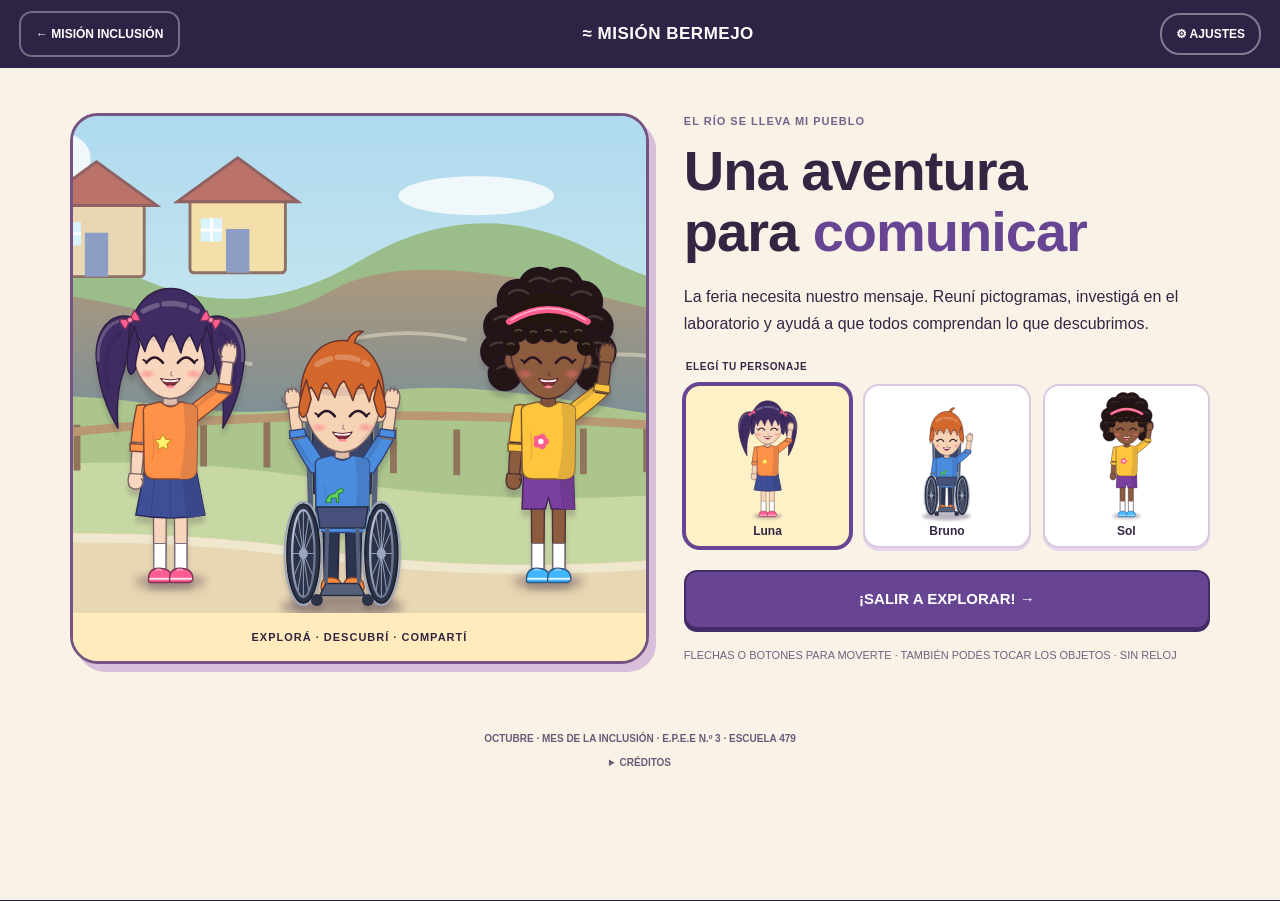
==== bermejo/index.html @ eeea3de2 "Agregar aventura interactiva del Bermejo: bermejo/index.html" ====
<!doctype html>
<html lang="es-AR"><head><meta charset="utf-8"><meta name="viewport" content="width=device-width,initial-scale=1"><meta name="theme-color" content="#292044"><title>Misión Bermejo · Una aventura para comunicar</title><meta name="description" content="Explorá, reuní pictogramas, investigá una maqueta y compartí el proyecto El río se lleva mi pueblo."><link rel="stylesheet" href="style.css?v=1"><script src="assets.js?v=1" defer></script><script src="game.js?v=1" defer></script></head><body>
<a class="skip" href="#game">IR AL JUEGO</a><div id="game" tabindex="-1"><p class="loading">PREPARANDO LA AVENTURA…</p></div>
<dialog id="activity" aria-labelledby="activity-title"><div class="dialog-bar"><h2 id="activity-title"></h2><button id="activity-close" aria-label="Cerrar y volver a explorar">×</button></div><div id="activity-content"></div></dialog>
<div id="announcement" class="sr" role="status" aria-live="polite"></div><div id="toast" role="status"></div><div id="print"></div>
</body></html>
---- bermejo/style.css ----
:root{--ink:#342543;--purple:#684593;--paper:#f9f3e7;--line:#d9c9df;--gold:#f1cf76;--panel:#fffdf9}*{box-sizing:border-box}body{margin:0;color:var(--ink);background:#282039;font:17px/1.5 'Trebuchet MS',Verdana,sans-serif}button,input{font:inherit}button{cursor:pointer;touch-action:manipulation;border:2px solid var(--line);border-radius:13px;padding:10px 15px;background:var(--panel);color:var(--ink);min-height:46px;font-weight:bold;transition:transform .15s,box-shadow .15s}button:hover:not(:disabled){transform:translateY(-2px);box-shadow:0 3px 0 #44285d33}button:disabled{opacity:.5;cursor:default}button:focus-visible,input:focus-visible,a:focus-visible,summary:focus-visible,[tabindex]:focus-visible{outline:4px solid #efc861;outline-offset:3px}a{color:#765497}h1,h2,p{margin-top:0}h1,h2{line-height:1.2}button.primary{background:var(--purple);border-color:#432b65;color:white;box-shadow:0 3px 0 #432b65}button.gold{background:var(--gold);border-color:#c4a150}.plain{background:transparent;border-color:#ffffff55;color:white;font-size:12px}#game{min-height:100dvh;background:var(--paper)}#game:focus{outline:none}.topbar{background:#2d2344;color:white;display:flex;align-items:center;justify-content:space-between;gap:14px;padding:10px 19px;position:relative;z-index:10;min-height:68px}.topbar>strong{font-size:17px;letter-spacing:.5px}.topbar>div{min-width:105px;display:flex;justify-content:flex-end}.settings{font-size:12px}.settings summary{cursor:pointer;font-weight:bold;border:2px solid #ffffff66;border-radius:20px;padding:10px 14px;list-style:none}.settings>div{position:absolute;right:12px;top:calc(100% + 5px);background:white;color:var(--ink);border:2px solid var(--purple);padding:15px;border-radius:15px;width:280px;box-shadow:0 7px 23px #25163855}.settings label{display:flex;align-items:center;gap:10px;min-height:43px;font-size:12px;font-weight:bold}.settings input{width:22px;height:22px;accent-color:var(--purple)}.credits{max-width:1120px;margin:0 auto;padding:22px 18px 18px;text-align:center;font-size:10px;color:#6d5877}.credits>span{font-weight:bold}.credits details{margin-top:9px}.credits summary{cursor:pointer;font-weight:bold}.credits p{max-width:740px;margin:10px auto;font-size:11px;line-height:1.7}.cover{display:grid;grid-template-columns:1.1fr 1fr;max-width:1200px;margin:auto;gap:35px;padding:45px 30px}.cover-art{position:relative;min-height:550px;border:3px solid #755484;border-radius:28px;overflow:hidden;background:#c4d9c6;box-shadow:7px 8px 0 #d8bfda}.cover-art>.landscape{height:100%;width:100%;object-fit:cover;position:absolute;inset:0}.cover-char{position:absolute;bottom:65px;width:34%;height:330px;filter:drop-shadow(0 7px 2px #372f3633)}.cover-char svg{width:100%;height:100%}.cover-char.c1{left:0}.cover-char.c2{left:30%;bottom:40px}.cover-char.c3{right:0}.cover-badge{position:absolute;left:0;right:0;bottom:0;text-align:center;background:#ffebbb;font-weight:bold;font-size:11px;letter-spacing:1px;padding:16px}.cover-copy{align-self:center}.kicker{font-size:11px;font-weight:bold;letter-spacing:1px;color:#79608b;margin-bottom:10px}.cover h1,.finale h1{font-size:clamp(33px,4.5vw,56px);line-height:1.1;letter-spacing:-1px;margin:0 0 20px;font-family:'Trebuchet MS',sans-serif}.cover h1 em,.finale h1 em{font-style:normal;color:var(--purple)}.cover-copy>p:not(.kicker):not(.small){font-size:16px;line-height:1.7}.avatar-picker{border:0;padding:0;margin:22px 0;display:flex;gap:12px}.avatar-picker legend{font-size:10px;font-weight:bold;margin-bottom:10px;letter-spacing:.6px}.avatar-picker label{flex:1;cursor:pointer;min-width:0}.avatar-picker input{position:absolute;opacity:0;width:1px;height:1px}.avatar-picker label>span{display:flex;align-items:center;flex-direction:column;border:2px solid #dac8e0;background:white;border-radius:16px;padding:6px;box-shadow:0 3px 0 #e6d4ea}.avatar-picker svg{height:130px;width:100%}.avatar-picker strong{font-size:12px}.avatar-picker input:checked+span{background:#fff1c7;border-color:var(--purple);box-shadow:0 0 0 2px var(--purple)}.avatar-picker input:focus-visible+span{outline:4px solid #a87924;outline-offset:3px}.big-button{width:100%;font-size:15px;padding:16px}.small{font-size:11px!important;line-height:1.7;color:#735f7e}.cover .small{margin:17px 0 0}.adventure{max-width:1120px;margin:auto;padding:16px 18px 0}.world-heading{display:flex;align-items:center;justify-content:space-between;gap:12px;margin-bottom:12px}.world-heading h1{font-size:23px;margin:0}.world-heading .kicker{font-size:9px;margin:0 0 5px}.quest-button{background:#ffe8a5;border-color:#cfa75f;font-size:11px;flex-shrink:0}.places{display:flex;gap:10px;margin:0 0 12px}.places button{flex:1;min-width:0;font-size:12px;border-color:#bda9d0;background:#f7f0ff}.places [aria-current=location]{background:#d1e8e6;border-color:#658c8d;box-shadow:0 3px 0 #658c8d}.objective{padding:10px 15px;background:#fff1cc;border:1.5px solid #ddc48a;border-radius:12px;font-size:12px;font-weight:bold;margin-bottom:12px}.world-viewport{border:3px solid #755484;border-radius:23px;background:#d0e7da;overflow:auto;position:relative;overscroll-behavior:contain;scrollbar-width:thin;scrollbar-color:#9a82af #eee4f2}.world-track{position:relative}.world-scene{position:absolute;left:0;top:0;width:1000px;height:560px;transform-origin:top left;isolation:isolate;overflow:hidden}.landscape{display:block;width:100%;height:100%}.player{position:absolute;width:100px;height:185px;transform:translate(-50%,-100%);pointer-events:none;transition:left .18s linear,top .18s linear;z-index:5}.player svg{width:100%;height:100%;filter:drop-shadow(0 5px 2px #34233b33)}.player>span{position:absolute;bottom:-13px;left:50%;transform:translateX(-50%);background:#fff6d8;border:1px solid #6c537d;padding:3px 11px;border-radius:20px;font-size:12px;font-weight:bold;color:#453257;white-space:nowrap}.walking svg{animation:walk .24s linear infinite}.jump svg{animation:jump .6s ease}.hotspot{position:absolute;transform:translate(-50%,-100%);padding:8px;width:110px;min-height:105px;background:#fff5;border:2px dashed #ffe9a8;border-radius:19px;box-shadow:0 4px 10px #26312c22;z-index:3;overflow:visible;transition:box-shadow .15s}.hotspot:hover:not(:disabled){transform:translate(-50%,-100%);background:#fff9;box-shadow:0 0 0 4px #ffe4a6}.hotspot>.picto{width:75px;height:75px;display:block;margin:auto;background:#fffdf0e6;border-radius:12px;padding:6px}.hotspot .picto img,.hotspot .picto svg{width:100%;height:100%;object-fit:contain}.hotspot-label{display:block;background:#fff9e9;border:1px solid #b39a78;border-radius:9px;padding:5px 7px;font-size:12px;line-height:1.3;margin:5px -13px -17px;min-width:120px;box-shadow:0 3px 0 #a8927622}.hotspot i{position:absolute;right:-10px;top:-14px;font-size:27px;font-style:normal;color:#ffe197;text-shadow:0 2px 1px #89604e;animation:spark 1.4s ease-in-out infinite}.hotspot.near{outline:5px solid #ffeb9a;outline-offset:4px}.hotspot.found{border-color:#82bca0;border-style:solid}.hotspot.found .hotspot-label{background:#e6f5e9}.hotspot.person{height:175px;width:100px;background:transparent;border:0;box-shadow:none;padding:0}.hotspot.person>svg{height:100%;width:100%;filter:drop-shadow(0 4px 2px #34233b22)}.hotspot.person .hotspot-label{margin-top:-12px;position:relative;z-index:1}.hotspot.person.near{outline:0}.hotspot.person.near .hotspot-label{outline:4px solid #ffdf85;outline-offset:2px}.object-emoji{font-size:62px;display:block;line-height:1.1}.placed-sign{position:absolute;left:70px;top:242px;width:290px;height:76px;background:#fffcf2;border:3px solid #755484;border-radius:6px;display:flex;gap:10px;align-items:center;justify-content:center;z-index:4;pointer-events:none}.placed-sign .picto{width:55px;height:55px;padding:2px}.placed-sign .picto img{width:100%;height:100%;object-fit:contain}.placed-sign b{font-size:16px}.world-bottom{position:sticky;bottom:0;padding:12px 0;background:#f9f3e7ed;backdrop-filter:blur(7px);display:flex;align-items:center;gap:18px;z-index:7}.world-actions{display:flex;gap:9px;flex-wrap:wrap;align-items:center;flex:1}.world-actions button{font-size:11px;padding:10px 13px}.world-actions .primary{min-width:160px;flex:1;max-width:300px}.dpad{display:grid;grid-template-columns:repeat(3,42px);grid-template-rows:repeat(2,36px);gap:4px;flex-shrink:0}.dpad button{padding:0;font-size:24px;border-color:#bda7cc;background:white;min-height:36px;user-select:none;touch-action:none}.dpad [data-move=up]{grid-column:2}.dpad [data-move=left]{grid-column:1;grid-row:2}.dpad [data-move=down]{grid-column:2;grid-row:2}.dpad [data-move=right]{grid-column:3;grid-row:2}.world-hint{font-size:10px;text-align:center;color:#725d7c;margin:2px 0 0}.picto{display:flex;flex-direction:column;align-items:center;justify-content:center;gap:8px;min-width:0}.picto img,.picto svg{width:100%;height:110px;object-fit:contain}.picto strong{font-size:13px;line-height:1.2;max-width:100%;overflow-wrap:anywhere}.picto img{background:white;border-radius:9px}.bag-grid{display:grid;grid-template-columns:repeat(3,minmax(0,1fr));gap:13px;margin:18px 0}.bag-grid button{background:#faf5ff;border-color:#cfb8df}.bag-grid .picto img,.bag-grid .picto svg{height:115px}dialog{width:min(790px,calc(100vw - 28px));max-height:calc(100dvh - 30px);overflow:auto;padding:0;border:3px solid #6e4e88;border-radius:22px;background:var(--panel);color:var(--ink);box-shadow:0 15px 60px #20152b66}dialog::backdrop{background:#20142aaf;backdrop-filter:blur(3px)}.dialog-bar{position:sticky;top:0;z-index:5;display:flex;align-items:center;justify-content:space-between;gap:15px;background:#f0e3f6;border-bottom:2px solid #d4bddf;padding:13px 19px}.dialog-bar h2{font-size:18px;margin:0}.dialog-bar button{font-size:26px;line-height:1;padding:0;min-width:44px;min-height:44px;background:white;border-color:#bd9ed2}.dialog-bar~div{padding:23px}.dialog-bar~div>p{font-size:15px;line-height:1.7}.discovery{display:grid;grid-template-columns:200px 1fr;align-items:center;gap:20px}.discovery>.picto{grid-row:1/3;background:white;padding:16px;border:2px solid #dac8e6;border-radius:18px}.discovery .picto img,.discovery .picto svg{height:170px}.discovery>p{font-size:17px;line-height:1.65;margin:0}.discovery .primary{align-self:start}.character-dialog{display:flex;align-items:center;gap:24px;margin-bottom:15px}.character-dialog>svg{width:135px;height:230px;flex-shrink:0}.character-dialog p{font-size:16px;line-height:1.7}.speech{background:#fff1cd;border:2px solid #dfc38a;border-radius:16px;padding:15px}.quest-list{display:grid;gap:12px;margin:12px 0 20px}.quest-list button{text-align:left;display:grid;grid-template-columns:40px 1fr;gap:5px 12px;padding:15px;border-color:#cebadc;background:#faf5ff}.quest-list button>span{font-size:27px;grid-row:1/3;color:#735490}.quest-list button>strong{font-size:14px}.quest-list p{font-size:13px;line-height:1.6;margin:0}.tools{display:flex;justify-content:center;gap:12px;flex-wrap:wrap;margin:18px 0}.tools button{flex:1;max-width:155px;min-width:100px;background:#f8f1fc;border-color:#ccb2df;padding:11px}.tools button[aria-pressed=true]{outline:4px solid #c59c55;outline-offset:2px;background:#fff0c6}.tools .picto img,.tools .picto svg{height:86px}.tools small{font-size:8px;display:block;margin-top:8px}.model-target{width:100%;padding:10px;border:3px dashed #a786bd;border-radius:17px;background:#e6f2f8;display:block}.model-target>svg{display:block;width:100%;max-height:300px}.model-target>span{display:block;background:#fff6dc;border:1px solid #d8bb7b;border-radius:10px;padding:10px;margin-top:8px;font-size:13px}.prompt{font-size:14px!important;font-weight:bold;letter-spacing:.3px}.feedback{padding:13px 15px;border:1.5px solid #d5b987;background:#fff2d5;border-radius:12px;font-size:13px;line-height:1.6;font-weight:bold;margin:15px 0 0}.feedback:empty{display:none}.success{background:#e4f3e7;border:2px solid #9fc6aa;border-radius:15px;padding:17px;margin-top:18px}.success>strong{font-size:14px}.success p{font-size:14px;line-height:1.7;margin:12px 0}.comparison{position:relative;aspect-ratio:640/300;border:2px solid #bca4cb;border-radius:15px;overflow:hidden}.comparison>div{position:absolute;inset:0}.comparison svg{width:100%;height:100%;display:block}.comparison b{position:absolute;top:10px;z-index:2;background:#fff7df;border:1px solid #b69d78;border-radius:8px;padding:5px 8px;font-size:11px}.before-label{left:10px}.after-label{right:10px}.slider-label{display:block;text-align:center;font-size:11px;font-weight:bold;margin:16px 0}.slider-label input{display:block;width:100%;accent-color:var(--purple);min-height:48px}.sign-builder{background:#fff3d4;border:2px dashed #ceae73;border-radius:18px;display:flex;align-items:center;justify-content:center;gap:12px;padding:15px;flex-wrap:wrap}.sign-builder>button{width:145px;min-height:150px;display:flex;align-items:center;justify-content:center;flex-direction:column;background:white;border-color:#c8addc;padding:8px}.sign-builder>button>strong{font-size:12px}.sign-builder button>b{font-size:45px;color:#9d7ab3}.sign-builder>strong{font-size:18px}.sign-builder [aria-pressed=true]{outline:3px solid #684593;outline-offset:3px}.sign-builder .picto img{height:100px}.support-tools{display:grid;grid-template-columns:repeat(3,minmax(0,1fr));gap:12px}.support-tools>button{background:#f4ecfb;border-color:#c9aedc;display:flex;align-items:center;flex-direction:column;gap:10px;padding:12px}.support-tools>button>strong{font-size:11px}.support-tools .picto img{height:85px}.visitor-result{border:2px solid #a6c8b1;border-radius:16px;background:#eaf6ed;padding:18px;margin-top:18px}.visitor-result p,.visitor-result li{font-size:14px;line-height:1.8}.visitor-result ol{font-weight:bold}.pictogram-message{display:flex;gap:22px;align-items:center;justify-content:center;margin:15px auto}.pictogram-message .picto{width:150px;padding:9px;border:1px solid #dccae4;border-radius:13px;background:white}.pictogram-message>strong{font-size:20px}.pictogram-message img{height:120px}.finale{max-width:850px;margin:auto;padding:35px 25px;text-align:center}.finale h1{font-size:48px;margin-bottom:10px}.final-characters{display:flex;justify-content:center;height:250px;margin:10px auto 20px;max-width:510px}.final-characters svg{height:100%;width:33.333%}.finale>p:not(.kicker){font-size:16px;line-height:1.8}.poster-preview{border:3px solid #745187;background:white;border-radius:20px;padding:25px;margin:25px 0;box-shadow:5px 6px 0 #dbc3e3}.poster-preview h2{font-size:24px}.poster-preview>strong{display:block;font-size:21px;margin:25px 0}.poster-scene{max-width:600px;margin:auto}.poster-scene svg{width:100%;display:block}.poster-preview>p{font-size:12px;font-weight:bold;line-height:1.8;margin:18px auto}.poster-preview small{font-size:7px}.final-actions{display:flex;gap:12px;flex-wrap:wrap;justify-content:center}.final-actions button{font-size:12px}.sr{position:absolute;width:1px;height:1px;padding:0;overflow:hidden;clip:rect(0,0,0,0);white-space:nowrap}#toast{position:fixed;bottom:16px;left:50%;transform:translate(-50%,15px);padding:13px 20px;border-radius:14px;background:#332543;color:white;max-width:calc(100vw - 30px);width:max-content;text-align:center;font-size:13px;font-weight:bold;box-shadow:0 5px 15px #21162c55;z-index:100;opacity:0;pointer-events:none;transition:.2s}#toast.visible{opacity:1;transform:translate(-50%,0)}.skip{position:fixed;left:10px;top:-100px;background:white;color:#342543;padding:12px;z-index:100}.skip:focus{top:8px}#print{display:none}.confetti{position:fixed;inset:0;overflow:hidden;pointer-events:none;z-index:90}.confetti i{position:absolute;left:var(--x);top:-20px;width:11px;height:16px;transform:rotate(var(--r));animation:fall 1.5s ease-in forwards;animation-delay:var(--d)}.clouds{animation:cloud 15s ease-in-out infinite alternate}.river-waves{animation:wave 3s ease-in-out infinite alternate}.contrast{--ink:#180b25;--line:#40304f;--purple:#4c2876;--paper:#fff;--panel:#fff}.contrast .credits,.contrast .kicker,.contrast .small,.contrast .world-hint{color:#32203f}.contrast .hotspot-label{border:2px solid #241431;background:white;color:#180b25}.contrast .objective{color:#180b25;border-color:#241431}.big{font-size:20px}.big dialog p,.big dialog li{font-size:18px}.big .dialog-bar h2{font-size:22px}.quiet *, .quiet *::before,.quiet *::after{animation:none!important;transition:none!important;scroll-behavior:auto!important}@keyframes walk{50%{transform:translateY(-4px) rotate(1deg)}}@keyframes jump{50%{transform:translateY(-32px) rotate(-4deg)}}@keyframes spark{50%{transform:scale(1.2) rotate(18deg)}}@keyframes fall{to{top:105%;transform:rotate(calc(var(--r) + 300deg))}}@keyframes cloud{to{transform:translateX(25px)}}@keyframes wave{to{transform:translateX(12px)}}
@media(max-width:850px){.cover{grid-template-columns:1fr;padding:25px;gap:28px;max-width:650px}.cover-art{min-height:340px}.cover-char{height:260px;bottom:40px}.cover-char.c2{bottom:20px}.cover-copy{padding:0 3px}.cover h1{font-size:42px}.avatar-picker svg{height:115px}.world-heading h1{font-size:20px}.world-bottom{gap:12px}.world-actions button{font-size:10px;padding:9px}.world-actions .primary{min-width:140px}.credits{padding-top:16px}}
@media(max-width:520px){.topbar{padding:9px 10px;gap:8px;flex-wrap:wrap;min-height:60px}.topbar>strong{font-size:13px;order:-1;flex:1}.topbar>.plain{font-size:10px;padding:7px 10px;min-height:40px;order:1}.topbar>div{min-width:80px;order:2}.settings summary{padding:8px 10px;font-size:10px}.settings>div{width:265px}.cover{padding:20px 16px;gap:24px}.cover-art{min-height:290px}.cover-char{height:225px;bottom:38px}.cover-badge{font-size:9px;padding:12px}.cover h1{font-size:35px}.cover-copy>p:not(.kicker):not(.small){font-size:14px}.avatar-picker{gap:9px}.avatar-picker svg{height:100px}.avatar-picker strong{font-size:11px}.big-button{font-size:13px}.adventure{padding:13px 10px 0}.world-heading h1{font-size:17px}.world-heading .kicker{font-size:8px;letter-spacing:.3px}.quest-button{font-size:9px;padding:8px;min-height:42px}.places{gap:6px}.places button{font-size:10px;padding:8px;min-height:44px}.objective{font-size:10px;line-height:1.55;padding:10px}.world-viewport{border-radius:16px}.world-bottom{gap:10px;padding:10px 0}.dpad{grid-template-columns:repeat(3,36px);grid-template-rows:repeat(2,36px);gap:3px}.dpad button{font-size:22px}.world-actions{gap:6px}.world-actions .primary{flex-basis:100%;max-width:none;font-size:10px;min-height:42px}.world-actions button{font-size:9px;min-height:38px;padding:6px 9px;flex:1}.world-hint{font-size:8px;line-height:1.6}.credits{font-size:8px}.dialog-bar{padding:10px 12px;gap:8px}.dialog-bar h2{font-size:14px}.dialog-bar~div{padding:16px}.dialog-bar~div>p{font-size:13px}.discovery{grid-template-columns:1fr;gap:15px}.discovery>.picto{grid-row:auto;width:170px;margin:auto}.discovery .picto img,.discovery .picto svg{height:130px}.discovery>p{font-size:14px;text-align:center}.discovery .primary{font-size:12px}.character-dialog{gap:12px}.character-dialog>svg{width:85px;height:170px}.character-dialog p{font-size:13px;line-height:1.7}.speech{padding:12px}.quest-list button{padding:12px;gap:5px 8px}.quest-list button>strong{font-size:12px}.quest-list p{font-size:12px}.bag-grid{grid-template-columns:repeat(2,minmax(0,1fr));gap:10px}.bag-grid .picto img,.bag-grid .picto svg{height:95px}.tools{gap:8px}.tools button{min-width:75px;padding:8px}.tools .picto img,.tools .picto svg{height:65px}.picto strong{font-size:11px}.model-target{padding:7px}.model-target>span{font-size:11px}.prompt{font-size:12px!important}.support-tools{gap:7px}.support-tools>button{padding:8px}.support-tools>button>strong{font-size:9px;line-height:1.5}.support-tools .picto img{height:65px}.sign-builder{gap:9px;padding:13px 7px}.sign-builder>button{width:100px;min-height:125px}.sign-builder>strong{font-size:14px}.sign-builder>span{font-size:11px}.sign-builder .picto img{height:75px}.feedback{font-size:11px;padding:11px}.visitor-result{padding:13px}.pictogram-message{gap:12px}.pictogram-message .picto{width:100px}.pictogram-message img{height:80px}.pictogram-message>strong{font-size:13px}.success p,.visitor-result p,.visitor-result li{font-size:12px}.success .primary,.visitor-result .primary{font-size:11px}.finale{padding:28px 16px}.finale h1{font-size:37px}.final-characters{height:210px}.finale>p:not(.kicker){font-size:14px}.poster-preview{padding:16px}.poster-preview h2{font-size:18px}.poster-preview>strong{font-size:16px}.poster-preview>p{font-size:10px}.poster-preview small{font-size:6px}.final-actions button{font-size:10px;flex:1}.final-actions .primary{flex-basis:100%}#toast{font-size:11px;padding:12px 15px}}
@media(prefers-reduced-motion:reduce){*{animation:none!important;transition:none!important;scroll-behavior:auto!important}}
@media print{@page{size:A4 portrait;margin:8mm}body>*{display:none!important}#print{display:block!important;margin:0;padding:0}#print img{display:block;width:190mm;max-height:280mm;object-fit:contain;break-inside:avoid}body{background:white!important}}

.world-viewport{max-width:1006px;margin-left:auto;margin-right:auto;overflow-y:hidden}.big .objective,.big .world-actions button{font-size:14px}.big .world-hint{font-size:12px}

.dpad{grid-template-columns:repeat(3,44px);grid-template-rows:repeat(2,44px)}.dpad button{min-height:44px}.world-actions button{min-height:44px}
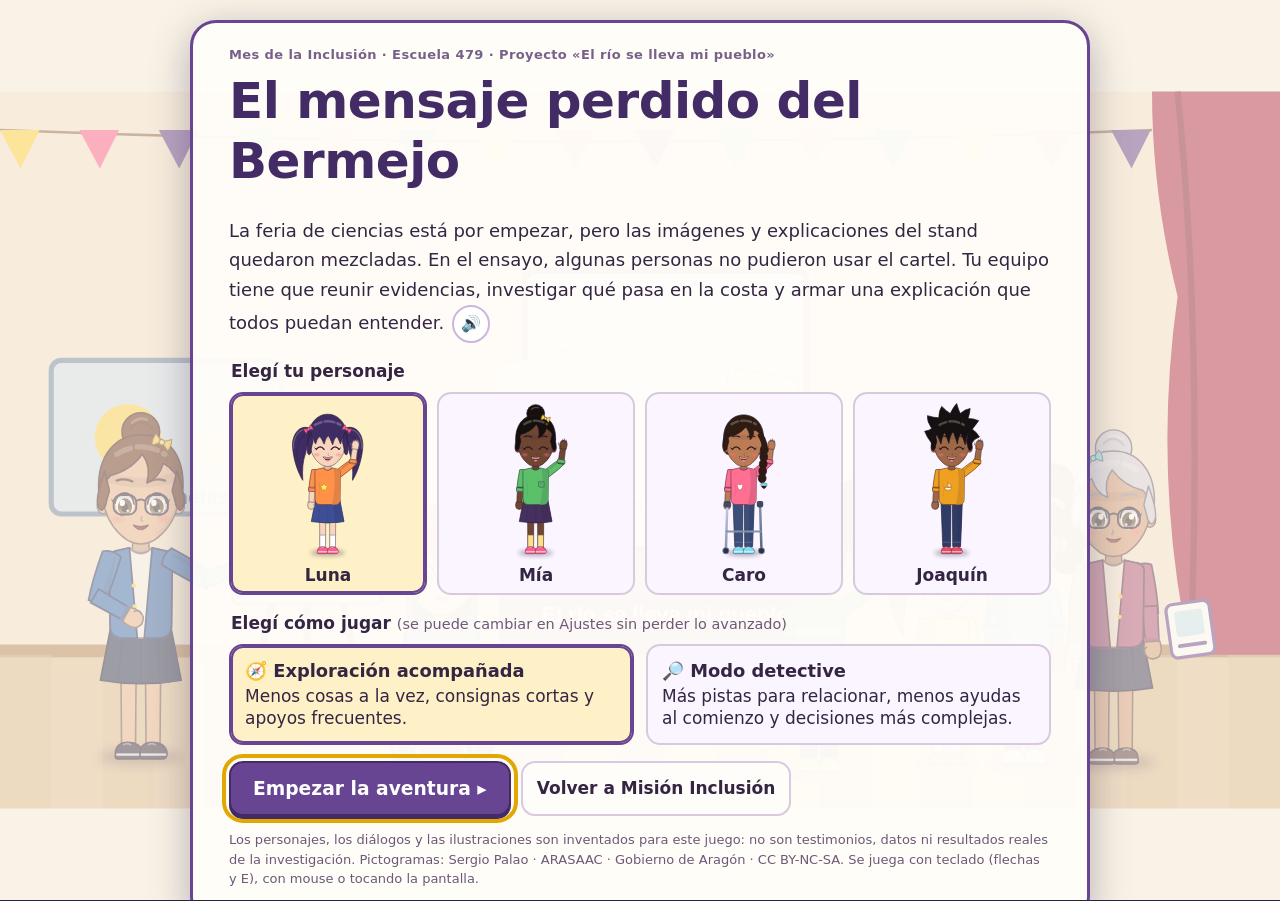
==== commit 1ee1f225: "Bermejo: nueva aventura «El mensaje perdido del Bermejo» - Cuatro espacios conectados (Mirador, Escu" ====
--- a/bermejo/index.html
+++ b/bermejo/index.html
@@ -1,6 +1,8 @@
 <!doctype html>
-<html lang="es-AR"><head><meta charset="utf-8"><meta name="viewport" content="width=device-width,initial-scale=1"><meta name="theme-color" content="#292044"><title>Misión Bermejo · Una aventura para comunicar</title><meta name="description" content="Explorá, reuní pictogramas, investigá una maqueta y compartí el proyecto El río se lleva mi pueblo."><link rel="stylesheet" href="style.css?v=1"><script src="assets.js?v=1" defer></script><script src="game.js?v=1" defer></script></head><body>
-<a class="skip" href="#game">IR AL JUEGO</a><div id="game" tabindex="-1"><p class="loading">PREPARANDO LA AVENTURA…</p></div>
-<dialog id="activity" aria-labelledby="activity-title"><div class="dialog-bar"><h2 id="activity-title"></h2><button id="activity-close" aria-label="Cerrar y volver a explorar">×</button></div><div id="activity-content"></div></dialog>
-<div id="announcement" class="sr" role="status" aria-live="polite"></div><div id="toast" role="status"></div><div id="print"></div>
+<html lang="es-AR"><head><meta charset="utf-8"><meta name="viewport" content="width=device-width,initial-scale=1,viewport-fit=cover"><meta name="theme-color" content="#2d2344"><title>El mensaje perdido del Bermejo · Misión Inclusión</title><meta name="description" content="Aventura de exploración: investigar la erosión de la costa del río y comunicarla con pictogramas, imágenes, texto claro y audio."><link rel="stylesheet" href="style.css?v=3">
+<script src="chars.js?v=3" defer></script><script src="pictos.js?v=3" defer></script><script src="model.js?v=3" defer></script><script src="draw.js?v=3" defer></script><script src="game.js?v=3" defer></script><script src="acts.js?v=3" defer></script></head><body>
+<a class="skip" href="#game">Ir al juego</a><div id="game" tabindex="-1"><p class="loading">Preparando la aventura…</p></div>
+<dialog id="activity" aria-labelledby="activity-title"><div class="dialog-bar"><h2 id="activity-title"></h2><button type="button" id="activity-close" aria-label="Cerrar y volver a explorar">×</button></div><div id="activity-content"></div></dialog>
+<div id="announcement" class="sr" role="status" aria-live="polite"></div><div id="toast" role="status" aria-live="polite"></div><div id="print" aria-hidden="true"></div>
+<noscript><p>Este juego necesita JavaScript.</p></noscript>
 </body></html>
--- a/bermejo/style.css
+++ b/bermejo/style.css
@@ -1,9 +1,290 @@
-:root{--ink:#342543;--purple:#684593;--paper:#f9f3e7;--line:#d9c9df;--gold:#f1cf76;--panel:#fffdf9}*{box-sizing:border-box}body{margin:0;color:var(--ink);background:#282039;font:17px/1.5 'Trebuchet MS',Verdana,sans-serif}button,input{font:inherit}button{cursor:pointer;touch-action:manipulation;border:2px solid var(--line);border-radius:13px;padding:10px 15px;background:var(--panel);color:var(--ink);min-height:46px;font-weight:bold;transition:transform .15s,box-shadow .15s}button:hover:not(:disabled){transform:translateY(-2px);box-shadow:0 3px 0 #44285d33}button:disabled{opacity:.5;cursor:default}button:focus-visible,input:focus-visible,a:focus-visible,summary:focus-visible,[tabindex]:focus-visible{outline:4px solid #efc861;outline-offset:3px}a{color:#765497}h1,h2,p{margin-top:0}h1,h2{line-height:1.2}button.primary{background:var(--purple);border-color:#432b65;color:white;box-shadow:0 3px 0 #432b65}button.gold{background:var(--gold);border-color:#c4a150}.plain{background:transparent;border-color:#ffffff55;color:white;font-size:12px}#game{min-height:100dvh;background:var(--paper)}#game:focus{outline:none}.topbar{background:#2d2344;color:white;display:flex;align-items:center;justify-content:space-between;gap:14px;padding:10px 19px;position:relative;z-index:10;min-height:68px}.topbar>strong{font-size:17px;letter-spacing:.5px}.topbar>div{min-width:105px;display:flex;justify-content:flex-end}.settings{font-size:12px}.settings summary{cursor:pointer;font-weight:bold;border:2px solid #ffffff66;border-radius:20px;padding:10px 14px;list-style:none}.settings>div{position:absolute;right:12px;top:calc(100% + 5px);background:white;color:var(--ink);border:2px solid var(--purple);padding:15px;border-radius:15px;width:280px;box-shadow:0 7px 23px #25163855}.settings label{display:flex;align-items:center;gap:10px;min-height:43px;font-size:12px;font-weight:bold}.settings input{width:22px;height:22px;accent-color:var(--purple)}.credits{max-width:1120px;margin:0 auto;padding:22px 18px 18px;text-align:center;font-size:10px;color:#6d5877}.credits>span{font-weight:bold}.credits details{margin-top:9px}.credits summary{cursor:pointer;font-weight:bold}.credits p{max-width:740px;margin:10px auto;font-size:11px;line-height:1.7}.cover{display:grid;grid-template-columns:1.1fr 1fr;max-width:1200px;margin:auto;gap:35px;padding:45px 30px}.cover-art{position:relative;min-height:550px;border:3px solid #755484;border-radius:28px;overflow:hidden;background:#c4d9c6;box-shadow:7px 8px 0 #d8bfda}.cover-art>.landscape{height:100%;width:100%;object-fit:cover;position:absolute;inset:0}.cover-char{position:absolute;bottom:65px;width:34%;height:330px;filter:drop-shadow(0 7px 2px #372f3633)}.cover-char svg{width:100%;height:100%}.cover-char.c1{left:0}.cover-char.c2{left:30%;bottom:40px}.cover-char.c3{right:0}.cover-badge{position:absolute;left:0;right:0;bottom:0;text-align:center;background:#ffebbb;font-weight:bold;font-size:11px;letter-spacing:1px;padding:16px}.cover-copy{align-self:center}.kicker{font-size:11px;font-weight:bold;letter-spacing:1px;color:#79608b;margin-bottom:10px}.cover h1,.finale h1{font-size:clamp(33px,4.5vw,56px);line-height:1.1;letter-spacing:-1px;margin:0 0 20px;font-family:'Trebuchet MS',sans-serif}.cover h1 em,.finale h1 em{font-style:normal;color:var(--purple)}.cover-copy>p:not(.kicker):not(.small){font-size:16px;line-height:1.7}.avatar-picker{border:0;padding:0;margin:22px 0;display:flex;gap:12px}.avatar-picker legend{font-size:10px;font-weight:bold;margin-bottom:10px;letter-spacing:.6px}.avatar-picker label{flex:1;cursor:pointer;min-width:0}.avatar-picker input{position:absolute;opacity:0;width:1px;height:1px}.avatar-picker label>span{display:flex;align-items:center;flex-direction:column;border:2px solid #dac8e0;background:white;border-radius:16px;padding:6px;box-shadow:0 3px 0 #e6d4ea}.avatar-picker svg{height:130px;width:100%}.avatar-picker strong{font-size:12px}.avatar-picker input:checked+span{background:#fff1c7;border-color:var(--purple);box-shadow:0 0 0 2px var(--purple)}.avatar-picker input:focus-visible+span{outline:4px solid #a87924;outline-offset:3px}.big-button{width:100%;font-size:15px;padding:16px}.small{font-size:11px!important;line-height:1.7;color:#735f7e}.cover .small{margin:17px 0 0}.adventure{max-width:1120px;margin:auto;padding:16px 18px 0}.world-heading{display:flex;align-items:center;justify-content:space-between;gap:12px;margin-bottom:12px}.world-heading h1{font-size:23px;margin:0}.world-heading .kicker{font-size:9px;margin:0 0 5px}.quest-button{background:#ffe8a5;border-color:#cfa75f;font-size:11px;flex-shrink:0}.places{display:flex;gap:10px;margin:0 0 12px}.places button{flex:1;min-width:0;font-size:12px;border-color:#bda9d0;background:#f7f0ff}.places [aria-current=location]{background:#d1e8e6;border-color:#658c8d;box-shadow:0 3px 0 #658c8d}.objective{padding:10px 15px;background:#fff1cc;border:1.5px solid #ddc48a;border-radius:12px;font-size:12px;font-weight:bold;margin-bottom:12px}.world-viewport{border:3px solid #755484;border-radius:23px;background:#d0e7da;overflow:auto;position:relative;overscroll-behavior:contain;scrollbar-width:thin;scrollbar-color:#9a82af #eee4f2}.world-track{position:relative}.world-scene{position:absolute;left:0;top:0;width:1000px;height:560px;transform-origin:top left;isolation:isolate;overflow:hidden}.landscape{display:block;width:100%;height:100%}.player{position:absolute;width:100px;height:185px;transform:translate(-50%,-100%);pointer-events:none;transition:left .18s linear,top .18s linear;z-index:5}.player svg{width:100%;height:100%;filter:drop-shadow(0 5px 2px #34233b33)}.player>span{position:absolute;bottom:-13px;left:50%;transform:translateX(-50%);background:#fff6d8;border:1px solid #6c537d;padding:3px 11px;border-radius:20px;font-size:12px;font-weight:bold;color:#453257;white-space:nowrap}.walking svg{animation:walk .24s linear infinite}.jump svg{animation:jump .6s ease}.hotspot{position:absolute;transform:translate(-50%,-100%);padding:8px;width:110px;min-height:105px;background:#fff5;border:2px dashed #ffe9a8;border-radius:19px;box-shadow:0 4px 10px #26312c22;z-index:3;overflow:visible;transition:box-shadow .15s}.hotspot:hover:not(:disabled){transform:translate(-50%,-100%);background:#fff9;box-shadow:0 0 0 4px #ffe4a6}.hotspot>.picto{width:75px;height:75px;display:block;margin:auto;background:#fffdf0e6;border-radius:12px;padding:6px}.hotspot .picto img,.hotspot .picto svg{width:100%;height:100%;object-fit:contain}.hotspot-label{display:block;background:#fff9e9;border:1px solid #b39a78;border-radius:9px;padding:5px 7px;font-size:12px;line-height:1.3;margin:5px -13px -17px;min-width:120px;box-shadow:0 3px 0 #a8927622}.hotspot i{position:absolute;right:-10px;top:-14px;font-size:27px;font-style:normal;color:#ffe197;text-shadow:0 2px 1px #89604e;animation:spark 1.4s ease-in-out infinite}.hotspot.near{outline:5px solid #ffeb9a;outline-offset:4px}.hotspot.found{border-color:#82bca0;border-style:solid}.hotspot.found .hotspot-label{background:#e6f5e9}.hotspot.person{height:175px;width:100px;background:transparent;border:0;box-shadow:none;padding:0}.hotspot.person>svg{height:100%;width:100%;filter:drop-shadow(0 4px 2px #34233b22)}.hotspot.person .hotspot-label{margin-top:-12px;position:relative;z-index:1}.hotspot.person.near{outline:0}.hotspot.person.near .hotspot-label{outline:4px solid #ffdf85;outline-offset:2px}.object-emoji{font-size:62px;display:block;line-height:1.1}.placed-sign{position:absolute;left:70px;top:242px;width:290px;height:76px;background:#fffcf2;border:3px solid #755484;border-radius:6px;display:flex;gap:10px;align-items:center;justify-content:center;z-index:4;pointer-events:none}.placed-sign .picto{width:55px;height:55px;padding:2px}.placed-sign .picto img{width:100%;height:100%;object-fit:contain}.placed-sign b{font-size:16px}.world-bottom{position:sticky;bottom:0;padding:12px 0;background:#f9f3e7ed;backdrop-filter:blur(7px);display:flex;align-items:center;gap:18px;z-index:7}.world-actions{display:flex;gap:9px;flex-wrap:wrap;align-items:center;flex:1}.world-actions button{font-size:11px;padding:10px 13px}.world-actions .primary{min-width:160px;flex:1;max-width:300px}.dpad{display:grid;grid-template-columns:repeat(3,42px);grid-template-rows:repeat(2,36px);gap:4px;flex-shrink:0}.dpad button{padding:0;font-size:24px;border-color:#bda7cc;background:white;min-height:36px;user-select:none;touch-action:none}.dpad [data-move=up]{grid-column:2}.dpad [data-move=left]{grid-column:1;grid-row:2}.dpad [data-move=down]{grid-column:2;grid-row:2}.dpad [data-move=right]{grid-column:3;grid-row:2}.world-hint{font-size:10px;text-align:center;color:#725d7c;margin:2px 0 0}.picto{display:flex;flex-direction:column;align-items:center;justify-content:center;gap:8px;min-width:0}.picto img,.picto svg{width:100%;height:110px;object-fit:contain}.picto strong{font-size:13px;line-height:1.2;max-width:100%;overflow-wrap:anywhere}.picto img{background:white;border-radius:9px}.bag-grid{display:grid;grid-template-columns:repeat(3,minmax(0,1fr));gap:13px;margin:18px 0}.bag-grid button{background:#faf5ff;border-color:#cfb8df}.bag-grid .picto img,.bag-grid .picto svg{height:115px}dialog{width:min(790px,calc(100vw - 28px));max-height:calc(100dvh - 30px);overflow:auto;padding:0;border:3px solid #6e4e88;border-radius:22px;background:var(--panel);color:var(--ink);box-shadow:0 15px 60px #20152b66}dialog::backdrop{background:#20142aaf;backdrop-filter:blur(3px)}.dialog-bar{position:sticky;top:0;z-index:5;display:flex;align-items:center;justify-content:space-between;gap:15px;background:#f0e3f6;border-bottom:2px solid #d4bddf;padding:13px 19px}.dialog-bar h2{font-size:18px;margin:0}.dialog-bar button{font-size:26px;line-height:1;padding:0;min-width:44px;min-height:44px;background:white;border-color:#bd9ed2}.dialog-bar~div{padding:23px}.dialog-bar~div>p{font-size:15px;line-height:1.7}.discovery{display:grid;grid-template-columns:200px 1fr;align-items:center;gap:20px}.discovery>.picto{grid-row:1/3;background:white;padding:16px;border:2px solid #dac8e6;border-radius:18px}.discovery .picto img,.discovery .picto svg{height:170px}.discovery>p{font-size:17px;line-height:1.65;margin:0}.discovery .primary{align-self:start}.character-dialog{display:flex;align-items:center;gap:24px;margin-bottom:15px}.character-dialog>svg{width:135px;height:230px;flex-shrink:0}.character-dialog p{font-size:16px;line-height:1.7}.speech{background:#fff1cd;border:2px solid #dfc38a;border-radius:16px;padding:15px}.quest-list{display:grid;gap:12px;margin:12px 0 20px}.quest-list button{text-align:left;display:grid;grid-template-columns:40px 1fr;gap:5px 12px;padding:15px;border-color:#cebadc;background:#faf5ff}.quest-list button>span{font-size:27px;grid-row:1/3;color:#735490}.quest-list button>strong{font-size:14px}.quest-list p{font-size:13px;line-height:1.6;margin:0}.tools{display:flex;justify-content:center;gap:12px;flex-wrap:wrap;margin:18px 0}.tools button{flex:1;max-width:155px;min-width:100px;background:#f8f1fc;border-color:#ccb2df;padding:11px}.tools button[aria-pressed=true]{outline:4px solid #c59c55;outline-offset:2px;background:#fff0c6}.tools .picto img,.tools .picto svg{height:86px}.tools small{font-size:8px;display:block;margin-top:8px}.model-target{width:100%;padding:10px;border:3px dashed #a786bd;border-radius:17px;background:#e6f2f8;display:block}.model-target>svg{display:block;width:100%;max-height:300px}.model-target>span{display:block;background:#fff6dc;border:1px solid #d8bb7b;border-radius:10px;padding:10px;margin-top:8px;font-size:13px}.prompt{font-size:14px!important;font-weight:bold;letter-spacing:.3px}.feedback{padding:13px 15px;border:1.5px solid #d5b987;background:#fff2d5;border-radius:12px;font-size:13px;line-height:1.6;font-weight:bold;margin:15px 0 0}.feedback:empty{display:none}.success{background:#e4f3e7;border:2px solid #9fc6aa;border-radius:15px;padding:17px;margin-top:18px}.success>strong{font-size:14px}.success p{font-size:14px;line-height:1.7;margin:12px 0}.comparison{position:relative;aspect-ratio:640/300;border:2px solid #bca4cb;border-radius:15px;overflow:hidden}.comparison>div{position:absolute;inset:0}.comparison svg{width:100%;height:100%;display:block}.comparison b{position:absolute;top:10px;z-index:2;background:#fff7df;border:1px solid #b69d78;border-radius:8px;padding:5px 8px;font-size:11px}.before-label{left:10px}.after-label{right:10px}.slider-label{display:block;text-align:center;font-size:11px;font-weight:bold;margin:16px 0}.slider-label input{display:block;width:100%;accent-color:var(--purple);min-height:48px}.sign-builder{background:#fff3d4;border:2px dashed #ceae73;border-radius:18px;display:flex;align-items:center;justify-content:center;gap:12px;padding:15px;flex-wrap:wrap}.sign-builder>button{width:145px;min-height:150px;display:flex;align-items:center;justify-content:center;flex-direction:column;background:white;border-color:#c8addc;padding:8px}.sign-builder>button>strong{font-size:12px}.sign-builder button>b{font-size:45px;color:#9d7ab3}.sign-builder>strong{font-size:18px}.sign-builder [aria-pressed=true]{outline:3px solid #684593;outline-offset:3px}.sign-builder .picto img{height:100px}.support-tools{display:grid;grid-template-columns:repeat(3,minmax(0,1fr));gap:12px}.support-tools>button{background:#f4ecfb;border-color:#c9aedc;display:flex;align-items:center;flex-direction:column;gap:10px;padding:12px}.support-tools>button>strong{font-size:11px}.support-tools .picto img{height:85px}.visitor-result{border:2px solid #a6c8b1;border-radius:16px;background:#eaf6ed;padding:18px;margin-top:18px}.visitor-result p,.visitor-result li{font-size:14px;line-height:1.8}.visitor-result ol{font-weight:bold}.pictogram-message{display:flex;gap:22px;align-items:center;justify-content:center;margin:15px auto}.pictogram-message .picto{width:150px;padding:9px;border:1px solid #dccae4;border-radius:13px;background:white}.pictogram-message>strong{font-size:20px}.pictogram-message img{height:120px}.finale{max-width:850px;margin:auto;padding:35px 25px;text-align:center}.finale h1{font-size:48px;margin-bottom:10px}.final-characters{display:flex;justify-content:center;height:250px;margin:10px auto 20px;max-width:510px}.final-characters svg{height:100%;width:33.333%}.finale>p:not(.kicker){font-size:16px;line-height:1.8}.poster-preview{border:3px solid #745187;background:white;border-radius:20px;padding:25px;margin:25px 0;box-shadow:5px 6px 0 #dbc3e3}.poster-preview h2{font-size:24px}.poster-preview>strong{display:block;font-size:21px;margin:25px 0}.poster-scene{max-width:600px;margin:auto}.poster-scene svg{width:100%;display:block}.poster-preview>p{font-size:12px;font-weight:bold;line-height:1.8;margin:18px auto}.poster-preview small{font-size:7px}.final-actions{display:flex;gap:12px;flex-wrap:wrap;justify-content:center}.final-actions button{font-size:12px}.sr{position:absolute;width:1px;height:1px;padding:0;overflow:hidden;clip:rect(0,0,0,0);white-space:nowrap}#toast{position:fixed;bottom:16px;left:50%;transform:translate(-50%,15px);padding:13px 20px;border-radius:14px;background:#332543;color:white;max-width:calc(100vw - 30px);width:max-content;text-align:center;font-size:13px;font-weight:bold;box-shadow:0 5px 15px #21162c55;z-index:100;opacity:0;pointer-events:none;transition:.2s}#toast.visible{opacity:1;transform:translate(-50%,0)}.skip{position:fixed;left:10px;top:-100px;background:white;color:#342543;padding:12px;z-index:100}.skip:focus{top:8px}#print{display:none}.confetti{position:fixed;inset:0;overflow:hidden;pointer-events:none;z-index:90}.confetti i{position:absolute;left:var(--x);top:-20px;width:11px;height:16px;transform:rotate(var(--r));animation:fall 1.5s ease-in forwards;animation-delay:var(--d)}.clouds{animation:cloud 15s ease-in-out infinite alternate}.river-waves{animation:wave 3s ease-in-out infinite alternate}.contrast{--ink:#180b25;--line:#40304f;--purple:#4c2876;--paper:#fff;--panel:#fff}.contrast .credits,.contrast .kicker,.contrast .small,.contrast .world-hint{color:#32203f}.contrast .hotspot-label{border:2px solid #241431;background:white;color:#180b25}.contrast .objective{color:#180b25;border-color:#241431}.big{font-size:20px}.big dialog p,.big dialog li{font-size:18px}.big .dialog-bar h2{font-size:22px}.quiet *, .quiet *::before,.quiet *::after{animation:none!important;transition:none!important;scroll-behavior:auto!important}@keyframes walk{50%{transform:translateY(-4px) rotate(1deg)}}@keyframes jump{50%{transform:translateY(-32px) rotate(-4deg)}}@keyframes spark{50%{transform:scale(1.2) rotate(18deg)}}@keyframes fall{to{top:105%;transform:rotate(calc(var(--r) + 300deg))}}@keyframes cloud{to{transform:translateX(25px)}}@keyframes wave{to{transform:translateX(12px)}}
-@media(max-width:850px){.cover{grid-template-columns:1fr;padding:25px;gap:28px;max-width:650px}.cover-art{min-height:340px}.cover-char{height:260px;bottom:40px}.cover-char.c2{bottom:20px}.cover-copy{padding:0 3px}.cover h1{font-size:42px}.avatar-picker svg{height:115px}.world-heading h1{font-size:20px}.world-bottom{gap:12px}.world-actions button{font-size:10px;padding:9px}.world-actions .primary{min-width:140px}.credits{padding-top:16px}}
-@media(max-width:520px){.topbar{padding:9px 10px;gap:8px;flex-wrap:wrap;min-height:60px}.topbar>strong{font-size:13px;order:-1;flex:1}.topbar>.plain{font-size:10px;padding:7px 10px;min-height:40px;order:1}.topbar>div{min-width:80px;order:2}.settings summary{padding:8px 10px;font-size:10px}.settings>div{width:265px}.cover{padding:20px 16px;gap:24px}.cover-art{min-height:290px}.cover-char{height:225px;bottom:38px}.cover-badge{font-size:9px;padding:12px}.cover h1{font-size:35px}.cover-copy>p:not(.kicker):not(.small){font-size:14px}.avatar-picker{gap:9px}.avatar-picker svg{height:100px}.avatar-picker strong{font-size:11px}.big-button{font-size:13px}.adventure{padding:13px 10px 0}.world-heading h1{font-size:17px}.world-heading .kicker{font-size:8px;letter-spacing:.3px}.quest-button{font-size:9px;padding:8px;min-height:42px}.places{gap:6px}.places button{font-size:10px;padding:8px;min-height:44px}.objective{font-size:10px;line-height:1.55;padding:10px}.world-viewport{border-radius:16px}.world-bottom{gap:10px;padding:10px 0}.dpad{grid-template-columns:repeat(3,36px);grid-template-rows:repeat(2,36px);gap:3px}.dpad button{font-size:22px}.world-actions{gap:6px}.world-actions .primary{flex-basis:100%;max-width:none;font-size:10px;min-height:42px}.world-actions button{font-size:9px;min-height:38px;padding:6px 9px;flex:1}.world-hint{font-size:8px;line-height:1.6}.credits{font-size:8px}.dialog-bar{padding:10px 12px;gap:8px}.dialog-bar h2{font-size:14px}.dialog-bar~div{padding:16px}.dialog-bar~div>p{font-size:13px}.discovery{grid-template-columns:1fr;gap:15px}.discovery>.picto{grid-row:auto;width:170px;margin:auto}.discovery .picto img,.discovery .picto svg{height:130px}.discovery>p{font-size:14px;text-align:center}.discovery .primary{font-size:12px}.character-dialog{gap:12px}.character-dialog>svg{width:85px;height:170px}.character-dialog p{font-size:13px;line-height:1.7}.speech{padding:12px}.quest-list button{padding:12px;gap:5px 8px}.quest-list button>strong{font-size:12px}.quest-list p{font-size:12px}.bag-grid{grid-template-columns:repeat(2,minmax(0,1fr));gap:10px}.bag-grid .picto img,.bag-grid .picto svg{height:95px}.tools{gap:8px}.tools button{min-width:75px;padding:8px}.tools .picto img,.tools .picto svg{height:65px}.picto strong{font-size:11px}.model-target{padding:7px}.model-target>span{font-size:11px}.prompt{font-size:12px!important}.support-tools{gap:7px}.support-tools>button{padding:8px}.support-tools>button>strong{font-size:9px;line-height:1.5}.support-tools .picto img{height:65px}.sign-builder{gap:9px;padding:13px 7px}.sign-builder>button{width:100px;min-height:125px}.sign-builder>strong{font-size:14px}.sign-builder>span{font-size:11px}.sign-builder .picto img{height:75px}.feedback{font-size:11px;padding:11px}.visitor-result{padding:13px}.pictogram-message{gap:12px}.pictogram-message .picto{width:100px}.pictogram-message img{height:80px}.pictogram-message>strong{font-size:13px}.success p,.visitor-result p,.visitor-result li{font-size:12px}.success .primary,.visitor-result .primary{font-size:11px}.finale{padding:28px 16px}.finale h1{font-size:37px}.final-characters{height:210px}.finale>p:not(.kicker){font-size:14px}.poster-preview{padding:16px}.poster-preview h2{font-size:18px}.poster-preview>strong{font-size:16px}.poster-preview>p{font-size:10px}.poster-preview small{font-size:6px}.final-actions button{font-size:10px;flex:1}.final-actions .primary{flex-basis:100%}#toast{font-size:11px;padding:12px 15px}}
-@media(prefers-reduced-motion:reduce){*{animation:none!important;transition:none!important;scroll-behavior:auto!important}}
-@media print{@page{size:A4 portrait;margin:8mm}body>*{display:none!important}#print{display:block!important;margin:0;padding:0}#print img{display:block;width:190mm;max-height:280mm;object-fit:contain;break-inside:avoid}body{background:white!important}}
-
-.world-viewport{max-width:1006px;margin-left:auto;margin-right:auto;overflow-y:hidden}.big .objective,.big .world-actions button{font-size:14px}.big .world-hint{font-size:12px}
-
-.dpad{grid-template-columns:repeat(3,44px);grid-template-rows:repeat(2,44px)}.dpad button{min-height:44px}.world-actions button{min-height:44px}
+:root{--ink:#342543;--purple:#684593;--purple-d:#432b65;--paper:#f9f3e7;--panel:#fffdf9;--line:#d9c9df;--gold:#f1cf76;--teal:#2bb3a3;--ok:#2b8a5a;--okbg:#e4f3e7;--warnbg:#fff2d5;--night:#2d2344;--fs:17px}
+*{box-sizing:border-box}
+html,body{margin:0;height:100%}
+body{color:var(--ink);background:var(--night);font:var(--fs)/1.5 'Trebuchet MS',Verdana,system-ui,sans-serif;-webkit-tap-highlight-color:transparent}
+button,input{font:inherit;color:inherit}
+button{cursor:pointer;touch-action:manipulation;border:2px solid var(--line);border-radius:14px;padding:9px 14px;background:var(--panel);color:var(--ink);min-height:46px;font-weight:700;transition:transform .12s,box-shadow .12s,background .12s;line-height:1.25}
+button:hover:not(:disabled){transform:translateY(-1px);box-shadow:0 3px 0 #44285d33}
+button:disabled{opacity:.5;cursor:default}
+button[aria-pressed=true],button[aria-selected=true]{background:#fff1c7;border-color:var(--purple);box-shadow:0 0 0 2px var(--purple) inset}
+:focus-visible{outline:4px solid #e0a800!important;outline-offset:3px}
+button.primary{background:var(--purple);border-color:var(--purple-d);color:#fff;box-shadow:0 3px 0 var(--purple-d)}
+button.primary[aria-pressed=true]{color:var(--ink)}
+h1,h2,h3{line-height:1.2;margin:0 0 .5em}
+p{margin:0 0 .7em}
+.sr{position:absolute;width:1px;height:1px;overflow:hidden;clip:rect(0 0 0 0);white-space:nowrap}
+.skip{position:fixed;left:8px;top:-80px;background:#fff;color:var(--ink);padding:10px 14px;border-radius:10px;z-index:200}.skip:focus{top:8px}
+.muted{color:#6d5877}.small{font-size:.85em}.cred{font-size:12px;color:#6d5877;margin-top:6px}
+.row{display:flex;gap:10px;flex-wrap:wrap;align-items:center;margin:12px 0}.row.center{justify-content:center}
+.tag-juego{display:inline-block;font-size:11px;font-weight:700;background:#efe6f7;color:#5a3d7a;border-radius:20px;padding:1px 8px;vertical-align:middle}
+.say{min-height:38px;min-width:38px;padding:2px 6px;border-radius:50%;font-size:16px;vertical-align:middle;background:#fff;border-color:#cdb6dd;margin-left:2px}
+#game{height:100dvh;display:flex;flex-direction:column;background:var(--paper);overflow:auto}
+#game:focus{outline:none}
+.loading{margin:auto;font-weight:700}
+
+/* ---------- inicio ---------- */
+.start{min-height:100%;position:relative;display:flex;align-items:flex-start;justify-content:center;padding:20px 16px 30px}
+.start-art{position:fixed;inset:0;opacity:.45;pointer-events:none}.start-art svg{width:100%;height:100%;object-fit:cover}
+.start-card{position:relative;max-width:900px;width:100%;background:#fffdf9f2;border:3px solid var(--purple);border-radius:26px;padding:22px clamp(16px,4vw,36px);box-shadow:0 10px 40px #2d234455}
+.kicker{font-size:13px;font-weight:700;letter-spacing:.4px;color:#79608b;margin-bottom:6px}
+.start h1{font-size:clamp(30px,5vw,50px);color:var(--purple-d);letter-spacing:-.5px}
+.lead{font-size:1.06em;line-height:1.65}
+.pick{border:0;padding:0;margin:16px 0}.pick legend{font-weight:700;margin-bottom:8px}.pick .hint{font-weight:400;color:#6d5877;font-size:.85em}
+.pick-row{display:grid;grid-template-columns:repeat(4,minmax(0,1fr));gap:10px}
+.av{display:flex;flex-direction:column;align-items:center;padding:6px;background:#faf5ff}.av-img svg{height:clamp(110px,18vw,160px);width:100%}
+.mode-row{display:grid;grid-template-columns:1fr 1fr;gap:12px}
+.mode{text-align:left;display:flex;flex-direction:column;gap:4px;padding:14px;background:#faf5ff}.mode strong{font-size:1.05em}.mode span{font-weight:400}
+.start-actions{display:flex;gap:10px;flex-wrap:wrap}.big-b{font-size:1.1em;padding:14px 22px}
+.fine{font-size:13px;color:#6d5877;margin-top:14px}
+
+/* ---------- barra ---------- */
+.topbar{flex:none;background:var(--night);color:#fff;display:flex;align-items:center;gap:10px;padding:6px 10px;z-index:10}
+.tb-title{flex:1;min-width:0;display:flex;flex-direction:column;line-height:1.2}.tb-title strong{font-size:15px;white-space:nowrap;overflow:hidden;text-overflow:ellipsis}.tb-title span{font-size:13px;color:var(--gold);font-weight:700}
+.tb-nav{display:flex;gap:6px;flex-wrap:nowrap}
+.tb-b{position:relative;background:#3d3158;border-color:#5a4a7a;color:#fff;min-height:46px;min-width:46px;padding:6px 10px;display:flex;align-items:center;gap:6px;font-size:14px}
+.tb-b:hover:not(:disabled){box-shadow:0 3px 0 #0005}
+.badge{position:absolute;top:-6px;right:-6px;background:var(--gold);color:var(--ink);font-size:12px;border-radius:12px;padding:0 6px;min-width:20px}.badge:empty{display:none}
+
+/* ---------- mundo ---------- */
+.world{flex:1 1 auto;position:relative;min-height:260px;overflow:hidden;background:var(--night)}
+.viewport{position:absolute;inset:0;overflow:hidden}
+.stage{position:absolute;left:0;will-change:transform}
+#scene,#scene svg{width:100%;height:100%;display:block}
+#scene.fade{animation:fade .45s ease}
+.spots{position:absolute;inset:0;z-index:3}
+.spot{position:absolute;transform:translate(-50%,-50%);background:transparent;border:3px dashed transparent;border-radius:18px;min-width:44px;min-height:44px;padding:0;box-shadow:none}
+.spot:hover:not(:disabled){transform:translate(-50%,-50%);border-color:#f1cf76;background:#ffffff26}
+.spot:focus-visible,.spot.near{border-color:#f1cf76;background:#ffffff33}
+.spot-tip{position:absolute;left:50%;bottom:calc(100% + 4px);transform:translateX(-50%);background:#fffdf9;color:var(--ink);border:2px solid var(--purple);border-radius:10px;padding:3px 8px;font-size:13px;white-space:nowrap;opacity:0;pointer-events:none;transition:opacity .15s}
+.spot:hover .spot-tip,.spot:focus-visible .spot-tip,.spot.near .spot-tip{opacity:1}
+.spot-mark{position:absolute;right:-8px;top:-10px;font-size:24px;color:#ffe38a;text-shadow:0 0 6px #b07a00,0 2px 0 #6a4a00;animation:spark 1.6s ease-in-out infinite}
+.spot-ok{position:absolute;right:-6px;top:-8px;background:var(--ok);color:#fff;border-radius:50%;width:24px;height:24px;font-size:15px;display:grid;place-items:center}
+.spot-exit{background:#684593cc;border:3px solid #fff;color:#fff}.spot-exit .spot-ic{font-size:26px}
+.spot.revealed{border-color:#e0a800;border-style:solid;background:#f1cf7655;animation:pulse 1.2s ease-in-out infinite}
+.player{position:absolute;width:14.9%;aspect-ratio:240/450;transform:translate(-50%,-100%);pointer-events:none;z-index:2}
+.pl-in{width:100%;height:100%;transform:scale(var(--sc,1));transform-origin:50% 100%}
+.pl-in svg{width:100%;height:100%;display:block;filter:drop-shadow(0 4px 2px #2a183833)}
+.player.flip .pl-in svg{transform:scaleX(-1)}
+.player.walk .pl-in{animation:walk .34s ease-in-out infinite}
+.player::after{content:'Vos';position:absolute;left:50%;bottom:-6px;transform:translateX(-50%);background:#fff6d8;border:2px solid var(--purple);border-radius:20px;font-size:12px;font-weight:700;padding:0 8px}
+.help-arrow{position:absolute;transform:translateX(-50%);font-size:44px;color:#ffd23f;text-shadow:0 0 6px #6a4a00,0 3px 0 #6a4a00;z-index:4;animation:bob .8s ease-in-out infinite;pointer-events:none}
+.goal{position:absolute;left:8px;top:8px;right:8px;max-width:640px;z-index:6;display:flex;align-items:center;gap:8px;background:#fffdf9ee;border:2px solid #d8c18a;border-radius:14px;padding:5px 8px 5px 10px;font-weight:700;font-size:15px;box-shadow:0 3px 10px #2a183833}
+.goal-t{flex:1}
+.prompt{position:absolute;left:50%;bottom:10px;transform:translateX(-50%);z-index:6;background:var(--night);color:#fff;border-radius:30px;padding:6px 14px;font-weight:700;font-size:15px;white-space:nowrap;max-width:94%;overflow:hidden;text-overflow:ellipsis;pointer-events:none}
+.prompt kbd{background:var(--gold);color:var(--ink);border-radius:6px;padding:0 7px;margin-right:4px;font-family:inherit}
+.talk{position:absolute;left:10px;right:10px;bottom:10px;z-index:20;max-width:900px;margin:0 auto}
+.talk-in{display:flex;gap:12px;align-items:flex-start;background:var(--panel);border:3px solid var(--purple);border-radius:20px;padding:12px;box-shadow:0 8px 30px #1a103088;max-height:calc(100% - 20px);animation:up .25s ease}
+.portrait{flex:none;width:96px;height:102px;border-radius:50%;overflow:hidden;background:#f0e7f8;border:3px solid #e4d4f0}.portrait svg{width:100%;height:100%}
+.portrait.narra{display:grid;place-items:center;font-size:48px;color:var(--purple);background:#fff1c7}
+.talk-body{flex:1;min-width:0}
+.talk-name{font-weight:700;color:var(--purple);margin:0 0 2px}
+.talk-t{font-size:1.08em;margin-bottom:8px}
+.talk-opts{display:flex;flex-wrap:wrap;gap:8px}.opt{text-align:left}.opt.asked{background:#f1ecf6;color:#5a4a6a}.opt.asked::before{content:'✓ ';color:var(--ok)}
+.found{display:flex;flex-direction:column;align-items:flex-start;gap:4px;margin:4px 0 8px}.found img{width:110px;height:110px;background:#fff;border:2px solid var(--line);border-radius:12px;padding:4px}
+.found.row{flex-direction:row;flex-wrap:wrap}.found.row img{width:70px;height:70px}
+.old-sign{background:#efe6cf;border:2px solid #b0a07a;border-radius:8px;padding:8px 10px;font-size:12px;letter-spacing:.3px;color:#5a5040;margin:4px 0 8px}
+.pad{flex:none;display:flex;gap:10px;align-items:center;background:var(--night);padding:8px 10px calc(8px + env(safe-area-inset-bottom))}
+.pad-dir{display:grid;grid-template-columns:repeat(4,52px);gap:6px}
+.pad-b{min-height:52px;padding:0;font-size:22px;background:#3d3158;border-color:#5a4a7a;color:#fff;user-select:none;-webkit-user-select:none;touch-action:none}
+.pad-act{flex:1;min-height:52px;background:var(--gold);border-color:#c4a150;font-size:16px;overflow:hidden;text-overflow:ellipsis;white-space:nowrap}
+.pad-act:disabled{background:#4a3f63;color:#cfc4e0;border-color:#5a4a7a;opacity:1}
+
+/* ---------- ventana de actividades ---------- */
+dialog{width:min(820px,calc(100vw - 16px));max-height:calc(100dvh - 16px);padding:0;border:3px solid var(--purple);border-radius:22px;background:var(--panel);color:var(--ink);box-shadow:0 15px 60px #20152b88;overflow:hidden;display:none;flex-direction:column}
+dialog[open]{display:flex}
+dialog.wide{width:min(1160px,calc(100vw - 16px))}
+dialog.small{width:min(520px,calc(100vw - 16px))}
+dialog::backdrop{background:#1a1030b0}
+.dialog-bar{flex:none;display:flex;align-items:center;gap:10px;background:#f0e3f6;border-bottom:2px solid #d4bddf;padding:8px 10px 8px 16px}
+.dialog-bar h2{flex:1;font-size:19px;margin:0}
+#activity-close{font-size:28px;line-height:1;padding:0;min-width:48px;background:#fff}
+.help-b{background:#fff7d6;border-color:#d8b85a}
+#activity-content{overflow:auto;padding:16px clamp(12px,2.5vw,24px) 22px;flex:1}
+.intro{font-size:1.02em}
+.act-help{background:#e8f4fb;border:2px solid #9cc8e0;border-radius:14px;padding:8px 12px;margin:0 0 12px}.act-help strong{color:#245a7a;margin-right:4px}
+.fb{margin-top:12px;padding:10px 14px;border-radius:14px;background:var(--warnbg);border:2px solid #d5b987;font-weight:700}.fb:empty{display:none}
+.fb.ok{background:var(--okbg);border-color:#9fc6aa}
+.done-box{margin-top:14px;padding:14px;border-radius:16px;background:var(--okbg);border:2px solid #8fc29f;display:flex;flex-wrap:wrap;gap:10px;align-items:center}
+.done-box p{margin:0;flex:1;min-width:200px}
+.mini-port{width:64px;height:68px;border-radius:50%;overflow:hidden;background:#f0e7f8;flex:none}.mini-port svg{width:100%;height:100%}
+.hint-glow{outline:5px solid #e0a800!important;outline-offset:3px;animation:pulse 1s ease-in-out 4}
+.sub{font-size:1em;margin:14px 0 8px;color:var(--purple-d)}
+.tag-l{font-style:normal;font-size:11px;background:#ffd9c2;color:#8a3a10;border-radius:8px;padding:0 6px}.tag-s{font-style:normal;font-size:11px;background:#d9f0e2;color:#1f6a40;border-radius:8px;padding:0 6px}
+.mini{min-height:38px;padding:4px 10px;font-size:14px}
+.confirm p{font-size:1.05em}
+
+/* paneles */
+.quests{list-style:none;padding:0;margin:8px 0;display:grid;gap:8px}
+.quests li{display:flex;gap:10px;align-items:center;padding:8px 10px;border:2px solid var(--line);border-radius:12px;background:#fff}
+.quests li.done{background:var(--okbg);border-color:#9fc6aa}.quests li.cur{border-color:var(--purple);box-shadow:0 0 0 2px var(--purple)}
+.quests .qi{font-size:20px;width:26px;text-align:center;color:var(--purple)}.quests li.done .qi{color:var(--ok)}
+.quests small{display:block;color:#6d5877}
+.quests li>span:nth-child(2){flex:1}
+.extras{padding-left:20px}
+.items{list-style:none;padding:0;display:grid;gap:8px}.items li{display:flex;gap:12px;align-items:center;background:#fff;border:2px solid var(--line);border-radius:12px;padding:8px}.it-ic{font-size:32px}
+.pgrid{list-style:none;padding:0;display:grid;grid-template-columns:repeat(auto-fill,minmax(110px,1fr));gap:8px}.pgrid li{background:#fff;border:2px solid var(--line);border-radius:12px;padding:6px;text-align:center;font-weight:700;font-size:14px}.pgrid img{width:100%;aspect-ratio:1;object-fit:contain}
+.notes{list-style:none;padding:0;display:grid;gap:8px}.notes li{display:flex;gap:10px;align-items:center;background:#fff;border:2px solid var(--line);border-radius:12px;padding:6px 8px}.notes img{width:64px;height:64px;object-fit:contain;flex:none;background:#fff;border-radius:8px}.notes li>span{flex:1}.notes small{display:block;color:#6d5877}
+.tag{display:inline-block;font-size:11px;border-radius:8px;padding:0 6px;font-weight:700}.tag.obs{background:#d9f0e2;color:#1f6a40}.tag.sup{background:#ffe3c2;color:#8a4a10}
+.map{list-style:none;padding:0;display:grid;grid-template-columns:repeat(auto-fit,minmax(220px,1fr));gap:10px}.map li{border:2px solid var(--line);border-radius:14px;padding:8px;background:#fff;display:flex;flex-direction:column;gap:6px}.map li.here{border-color:var(--purple);box-shadow:0 0 0 2px var(--purple)}.map-art svg{width:100%;height:auto;display:block;border-radius:8px}
+.modes,.prefs{border:2px solid var(--line);border-radius:14px;padding:10px 14px;margin:0 0 12px}.modes legend,.prefs legend{font-weight:700;padding:0 6px}
+.mode-opt,.tog{display:flex;gap:10px;align-items:flex-start;min-height:44px;padding:6px 0;cursor:pointer}.mode-opt input,.tog input{width:24px;height:24px;accent-color:var(--purple);flex:none;margin-top:2px}
+.credits summary{cursor:pointer;font-weight:700;min-height:44px;display:flex;align-items:center}
+
+/* A · comparar */
+.views{display:flex;flex-wrap:wrap;gap:8px;margin-bottom:8px}
+.counter{font-size:1.05em}
+.cmp-two{display:grid;grid-template-columns:1fr 1fr;gap:12px}.cmp-two figure{margin:0}.cmp-two figcaption{font-weight:700;color:var(--purple-d)}
+.cmp-two.small{max-width:760px}
+.cmp-box{position:relative;border:3px solid #bca4cb;border-radius:14px;overflow:hidden;background:#fff}
+.cmp-box svg{width:100%;height:auto;display:block}
+.cmp-box.tap{cursor:crosshair}
+.cmp-marks{position:absolute;inset:0;width:100%;height:100%;pointer-events:none}
+.cmp-box.slide{max-width:820px}.cmp-top{position:absolute;inset:0}.cmp-line{position:absolute;top:0;bottom:0;width:4px;margin-left:-2px;background:#fff;box-shadow:0 0 0 2px var(--purple);pointer-events:none}
+.slider{display:block;font-weight:700;margin:10px 0}.slider input{display:block;width:100%;max-width:820px;min-height:44px;accent-color:var(--purple)}
+.zone-list{display:flex;flex-wrap:wrap;gap:8px}.zone-list .ok{border-color:#8fc29f;background:var(--okbg)}.zone-list .seen{border-style:dashed}
+.zone-q{margin-top:10px;padding:10px;border:2px solid var(--purple);border-radius:14px;background:#faf5ff}
+.pulse{animation:pulse 1s ease-in-out infinite}
+
+/* B · clasificar */
+.example{background:#faf5ff;border:2px dashed #cdb6dd;border-radius:12px;padding:8px 12px}
+.pile{display:flex;flex-wrap:wrap;gap:8px;min-height:60px;margin-bottom:12px}
+.card{background:#fff;border:2px solid #cdb6dd;border-radius:12px;padding:10px 12px;text-align:left;box-shadow:0 2px 0 #cdb6dd}
+img{-webkit-user-drag:none;user-select:none}.deck .card,.pile .card{touch-action:none}.img-opt{touch-action:pan-y}.card.dragging,.img-opt.dragging{opacity:.4}
+.ghost{position:fixed;z-index:1000;pointer-events:none;transform:translate(-50%,-50%) rotate(-3deg);box-shadow:0 10px 30px #2a183866!important;opacity:.95}
+.boxes{display:grid;grid-template-columns:1fr 1fr;gap:12px}
+.box{border:3px dashed #9fc6aa;border-radius:16px;padding:10px;min-height:150px;background:#f3fbf5}.box.sup{border-color:#e0b07a;background:#fff8ee}
+.box.over,[data-drop].over{outline:4px solid #e0a800;outline-offset:2px}
+.box-h{width:100%;font-size:1.1em;display:flex;align-items:center;justify-content:center;gap:8px;flex-wrap:wrap}.box-h small{font-weight:400}
+.box ul{list-style:none;padding:0;margin:8px 0 0;display:grid;gap:6px}.card.placed{box-shadow:none;background:#ffffffcc;font-size:.95em}
+
+/* C · maqueta */
+.maq{display:grid;grid-template-columns:minmax(0,1.35fr) minmax(0,1fr);gap:14px;align-items:start}
+.maq-view{border:3px solid #9cc8e0;border-radius:16px;overflow:hidden;background:#f4fafc;cursor:crosshair}.maq-view svg{width:100%;height:auto;display:block}
+.maq-view.shake{animation:shake .5s ease}
+.task{background:#faf5ff;border:2px solid var(--purple);border-radius:14px;padding:10px 12px;margin-bottom:10px}.task p{margin:4px 0}
+.ctrl{display:flex;flex-wrap:wrap;gap:8px;margin-bottom:8px}.ctrl button{flex:1 1 auto}
+.runs{border-collapse:collapse;width:100%;margin:8px 0;background:#fff}.runs caption{font-weight:700;text-align:left;font-size:.9em;padding-bottom:4px}.runs th,.runs td{border:2px solid var(--line);padding:4px 8px;text-align:left}.runs td{font-weight:700;font-size:1.1em;width:30%}
+.log{margin:6px 0 0;padding-left:20px;font-size:.92em;color:#4a3a5a}
+.caveat{margin-top:12px;background:#fff8e0;border:2px solid #e0c56a;border-radius:12px;padding:8px 12px}
+.opts3{display:grid;grid-template-columns:repeat(3,minmax(0,1fr));gap:8px;margin-top:6px}.opts3 button{display:flex;flex-direction:column;align-items:center;gap:4px;padding:6px;font-size:14px}.opts3 img{width:100%;height:auto;max-height:90px;object-fit:contain}.noimg{font-size:40px;color:#a08ab8;height:70px;display:grid;place-items:center}
+.chorro{stroke-dasharray:14 10;animation:flow .4s linear infinite}
+.cayendo{animation:cae .9s ease-in forwards;transform-box:fill-box;transform-origin:0 100%}
+.jarra.vierte{transform:translate(500px,120px) rotate(-28deg)}
+
+/* D, G · secuencias */
+.seq{list-style:none;padding:0;display:flex;flex-wrap:wrap;gap:8px;align-items:stretch;margin:6px 0}
+.seq .slot{position:relative;flex:1 1 150px;max-width:230px;border:3px dashed #bca4cb;border-radius:16px;padding:8px;background:#faf5ff;display:flex;flex-direction:column;gap:6px}
+.seq .slot.bad{border-color:#d9822b;background:#fff3e6}
+.seq .arrow{align-self:center;font-size:26px;color:var(--purple);font-weight:700}
+.num{position:absolute;left:-6px;top:-10px;background:var(--gold);border-radius:50%;width:30px;height:30px;display:grid;place-items:center;font-weight:700;z-index:1}
+.seq .empty{flex:1;min-height:150px;border-style:dashed;background:transparent;color:#7a6a8a}
+.card.big{display:flex;flex-direction:column;align-items:center;gap:4px;text-align:center;flex:1}
+.card img,.deck img{width:100%;max-width:140px;aspect-ratio:4/3;object-fit:contain;background:#fff;border-radius:8px}
+.card img.is-picto{aspect-ratio:1}
+.deck{display:grid;grid-template-columns:repeat(auto-fill,minmax(130px,1fr));gap:8px}
+.deck .card{display:flex;flex-direction:column;align-items:center;gap:4px;text-align:center;font-size:14px}
+.instr{margin:0 0 10px;background:#fffdf0;border-left:6px solid var(--gold);padding:10px 14px;border-radius:8px;font-size:1.05em}
+.warn{background:#fff3e6;border:2px solid #e0b07a;border-radius:12px;padding:8px 12px}
+.words{display:flex;flex-wrap:wrap;gap:8px;align-items:center;margin:8px 0}.lab{font-weight:700}
+
+/* E, F · stand y cartel */
+.tabs{display:flex;gap:6px;flex-wrap:wrap;margin-bottom:10px}.tabs.small button{min-height:42px;font-size:14px}
+.stand{display:grid;grid-template-columns:minmax(0,1.15fr) minmax(0,1fr);gap:16px;align-items:start}
+.titles{display:flex;flex-wrap:wrap;gap:6px;align-items:center;margin-bottom:8px}.titles button{font-size:14px}
+.poster{background:#fff;border:4px solid var(--purple-d);border-radius:16px;padding:12px;box-shadow:5px 6px 0 #dbc3e3}
+.p-title{text-align:center;font-size:1.35em;font-weight:700;color:#fff;background:var(--purple);border-radius:10px;padding:8px;margin:0 0 10px}.p-title.empty{background:#e9e0f2;color:#7a6a8a}
+.p-panels{list-style:none;padding:0;margin:0;display:grid;gap:8px}
+.p-panel{border:2px solid #d4c4e4;border-radius:12px;background:#fbf8ff}.p-panel.sel{border-color:var(--purple);box-shadow:0 0 0 3px var(--purple)}.p-panel.bad{border-color:#d9822b;background:#fff3e6}
+.p-btn,.poster:not(.edit) .p-panel{display:grid;grid-template-columns:auto 110px 1fr;gap:10px;align-items:center;width:100%;text-align:left;background:transparent;border:0;padding:6px 8px;box-shadow:none;min-height:96px}
+.p-btn:hover:not(:disabled){transform:none;background:#f4ecfb}
+.p-n{background:var(--gold);border-radius:50%;width:30px;height:30px;display:grid;place-items:center;font-weight:700}
+.p-img{display:flex;flex-direction:column;align-items:center}.p-img img{width:100px;height:84px;object-fit:contain;background:#fff;border-radius:8px}
+.p-word{font-size:14px;text-transform:uppercase;letter-spacing:.5px}
+.p-txt{font-size:1.08em;font-weight:700}
+.p-ph{display:inline-block;color:#9a8aaa;font-weight:400;border:2px dashed #cdb6dd;border-radius:8px;padding:6px 10px}
+.p-audio{text-align:center;font-weight:700;color:#1e6a62;margin:8px 0 0}
+.p-cred{font-size:11px;color:#6d5877;margin:8px 0 0;text-align:center}
+.imgs{display:grid;grid-template-columns:repeat(auto-fill,minmax(100px,1fr));gap:6px}
+.img-opt{display:flex;flex-direction:column;align-items:center;gap:2px;padding:4px;font-size:13px}.img-opt img{width:100%;aspect-ratio:4/3;object-fit:contain;background:#fff;border-radius:6px}.img-opt small{font-weight:400;font-size:11px;color:#6d5877}
+.phr{list-style:none;padding:0;margin:0;display:grid;gap:6px}.phr li{display:flex;gap:6px;align-items:center}.phr li>button:first-child{flex:1;text-align:left;font-weight:400}
+.visitors{list-style:none;padding:0;display:grid;gap:10px;margin:12px 0}
+.vis,.review{display:flex;gap:10px;align-items:flex-start;border:2px solid var(--line);border-radius:14px;padding:10px;background:#fff}
+.vis.ok{border-color:#8fc29f;background:#f3fbf5}.vis.doubt{border-color:#e0b07a}
+.vis>div:last-child,.review>div:last-child{flex:1;min-width:0}
+.bub{position:relative;background:#fff8ee;border:2px solid #e8c9a0;border-radius:14px;padding:8px 10px;margin:6px 0}.bub.ok{background:var(--okbg);border-color:#9fc6aa}
+.review{background:#faf5ff;border-color:var(--purple)}
+.compare-n{font-size:1.05em}
+.test-grid{display:grid;grid-template-columns:minmax(0,1fr) minmax(0,1.1fr);gap:16px;align-items:start}.test-top{position:sticky;top:0}.test-top .poster{max-width:640px;margin:0 auto}.test-top .p-btn,.test-top .poster .p-panel{min-height:76px}.visitors{margin-top:0}
+
+/* cierre */
+.fin-art svg{width:100%;height:auto;border-radius:16px;display:block;margin-bottom:12px}
+.fin-grid{display:grid;grid-template-columns:minmax(0,1.1fr) minmax(0,1fr);gap:16px;align-items:start}
+.ag{list-style:none;padding:0;display:flex;flex-wrap:wrap;gap:8px}.ag li{display:flex;flex-direction:column;align-items:center;width:110px;text-align:center;font-weight:700;font-size:14px;background:#fff;border:2px solid var(--line);border-radius:12px;padding:6px}.ag img{width:80px;height:80px;object-fit:contain}
+
+#toast{position:fixed;left:50%;bottom:90px;transform:translate(-50%,20px);background:#332543;color:#fff;border-radius:14px;padding:10px 18px;font-weight:700;max-width:calc(100vw - 24px);text-align:center;z-index:300;opacity:0;pointer-events:none;transition:.2s}
+#toast.show{opacity:1;transform:translate(-50%,0)}#toast.gain{background:#2b6a4a}
+#print{display:none}
+
+/* animaciones de escena */
+.olas{animation:olas 3s ease-in-out infinite alternate}
+.nube{animation:nube 16s ease-in-out infinite alternate}.nube2{animation-duration:22s}
+.pajaro{animation:bob 2s ease-in-out infinite}
+.confeti{animation:confeti 3s ease-in infinite}
+.luz{animation:luz 1.4s ease-in-out infinite alternate}
+.tarjeta-oculta{animation:wiggle 3s ease-in-out infinite;transform-box:fill-box;transform-origin:center}
+.brillito{animation:spark 1.6s ease-in-out infinite;transform-box:fill-box;transform-origin:center}
+
+@keyframes fade{from{opacity:.2}to{opacity:1}}
+@keyframes walk{0%,100%{transform:scale(var(--sc,1)) translateY(0)}50%{transform:scale(var(--sc,1)) translateY(-3%)}}
+@keyframes spark{50%{transform:scale(1.25) rotate(15deg)}}
+@keyframes pulse{50%{box-shadow:0 0 0 8px #f1cf7655}}
+@keyframes bob{50%{transform:translate(-50%,-8px)}}
+@keyframes up{from{transform:translateY(20px);opacity:0}}
+@keyframes shake{20%,60%{transform:translateX(-6px)}40%,80%{transform:translateX(6px)}}
+@keyframes flow{to{stroke-dashoffset:-24}}
+@keyframes cae{to{transform:translate(40px,130px) rotate(28deg);opacity:.2}}
+@keyframes olas{to{transform:translateX(14px)}}
+@keyframes nube{to{transform:translateX(40px)}}
+@keyframes confeti{from{transform:translateY(-30px)}to{transform:translateY(300px)}}
+@keyframes luz{to{opacity:.45}}
+@keyframes wiggle{0%,90%,100%{transform:rotate(0)}93%{transform:rotate(-8deg)}96%{transform:rotate(8deg)}}
+
+/* preferencias */
+body.rm *,body.rm *::before,body.rm *::after{animation:none!important;transition:none!important}
+body.big{--fs:20px}body.big .spot-tip,body.big .goal,body.big .prompt{font-size:18px}body.big .p-txt{font-size:1.15em}
+body.hc{--ink:#120a1c;--line:#3a2a4a;--purple:#3f1f6a;--purple-d:#230f40;--paper:#fff;--panel:#fff}
+body.hc button{border-color:#120a1c}body.hc .muted,body.hc .cred,body.hc .fine,body.hc .kicker{color:#241431}
+body.hc .spot{border-color:#ffffffaa}body.hc .spot-tip{border-color:#000;background:#fff;color:#000}body.hc .goal{background:#fff;border-color:#000}
+body.hc .p-ph{color:#3a2a4a;border-color:#3a2a4a}
+
+/* pantallas chicas */
+@media (max-width:760px){
+  .tb-l{display:none}.tb-title strong{font-size:13px}.tb-b{padding:4px 8px}.tb-nav{gap:4px}
+  .pad-dir{grid-template-columns:repeat(4,48px)}.pad-b{min-height:50px}
+  .goal{font-size:13px;padding:4px 6px}
+  .boxes,.maq,.stand,.fin-grid,.mode-row,.test-grid{grid-template-columns:1fr}.cmp-two{gap:6px}dialog,dialog.wide,dialog.small{width:calc(100vw - 8px);max-height:calc(100dvh - 8px);border-radius:16px}.test-top{position:static}
+  .pick-row{grid-template-columns:repeat(2,minmax(0,1fr))}
+  .portrait{width:64px;height:68px}
+  .talk-in{padding:10px;gap:8px}
+  .p-btn,.poster:not(.edit) .p-panel{grid-template-columns:auto 80px 1fr}.p-img img{width:76px;height:64px}
+  .seq .arrow{display:none}.seq .slot{flex-basis:130px}
+  #toast{bottom:80px}
+}
+@media (max-width:420px){.tb-title{display:none}.tb-nav{flex:1;justify-content:space-between}.pad-dir{grid-template-columns:repeat(4,44px)}.pad-act{font-size:14px}}
+@media (max-height:520px){.tb-l{display:none}.goal{font-size:13px;padding:3px 6px}.pad{padding:4px 8px}.pad-b,.pad-act{min-height:44px}.topbar{padding:3px 8px}.tb-b{min-height:44px}}
+
+/* impresión: solo el cartel */
+@media print{
+  @page{size:A4;margin:12mm}
+  body{background:#fff}
+  body>*:not(#print){display:none!important}
+  #print{display:block!important}
+  .print-sheet .poster{box-shadow:none;border-width:3px}
+  .print-sheet .p-panel{break-inside:avoid;grid-template-columns:auto 150px 1fr;min-height:140px}
+  .print-sheet .p-img img{width:150px;height:120px}
+  .print-sheet .p-txt{font-size:22px}
+  .print-sheet .p-title{font-size:30px;-webkit-print-color-adjust:exact;print-color-adjust:exact}
+  .print-sheet .p-n{-webkit-print-color-adjust:exact;print-color-adjust:exact}
+  .print-sheet .p-cred{font-size:11px}
+  .print-foot{text-align:center;font-size:12px;margin-top:8px}
+}
